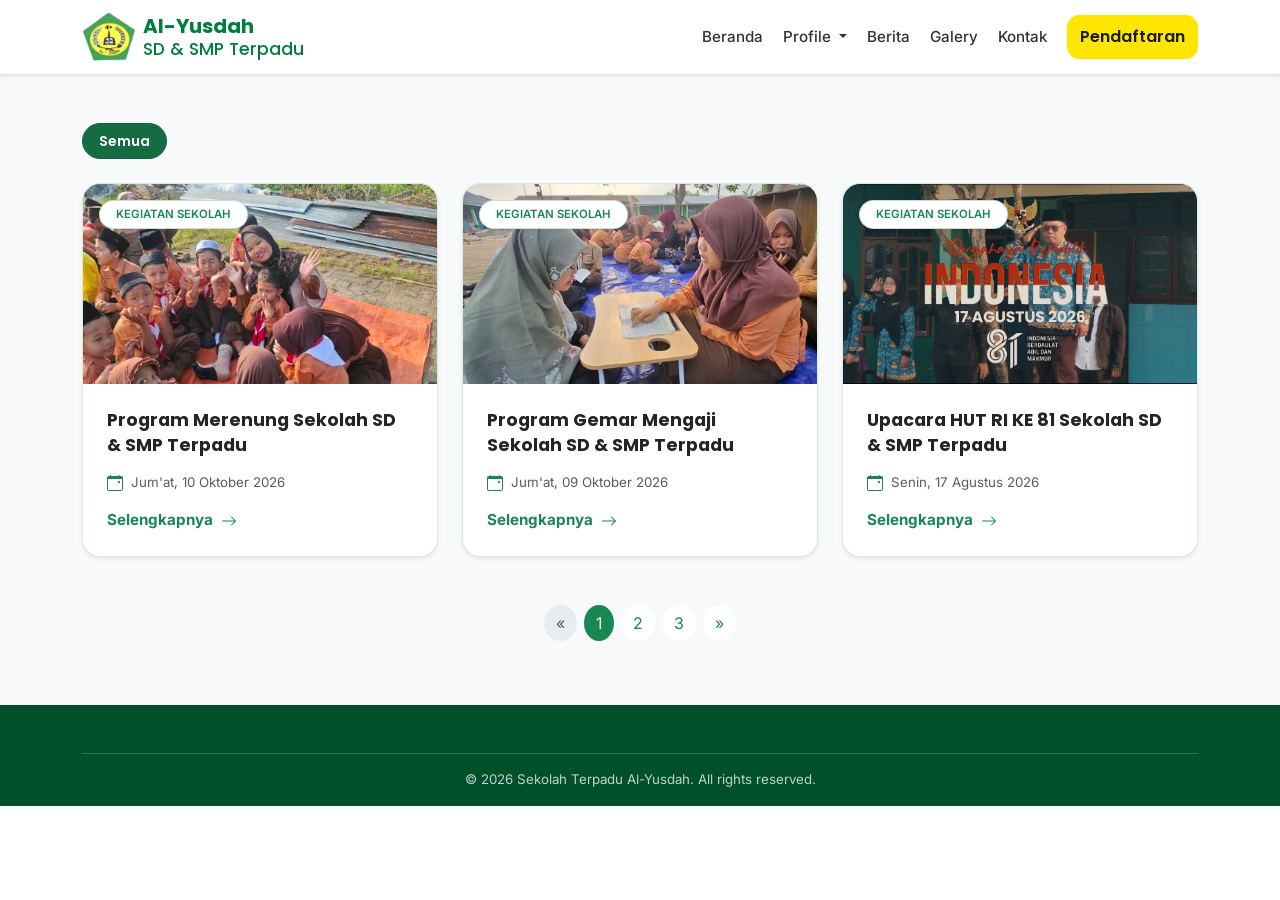
==== berita.html @ a2163733 "Add files via upload" ====
<!DOCTYPE html>
<html lang="id">
<head>
  <meta charset="utf-8">
  <meta name="viewport" content="width=device-width, initial-scale=1, viewport-fit=cover">
  <title>Berita &amp; Kegiatan — SD &amp; SMP Terpadu Al-Yusdah</title>
  <meta name="description" content="Kumpulan berita, pengumuman, dan kegiatan terbaru di SD & SMP Terpadu Al-Yusdah.">
  <meta name="theme-color" content="#007F3C">
  <link rel="icon" href="gambar/favicon.png">

  <!-- Font & Bootstrap 5 -->
  <link rel="preconnect" href="https://fonts.googleapis.com">
  <link rel="preconnect" href="https://fonts.gstatic.com" crossorigin>
  <link href="https://fonts.googleapis.com/css2?family=Inter:wght@400;500;600&family=Poppins:wght@600;700&display=swap" rel="stylesheet">
  <link href="https://cdn.jsdelivr.net/npm/bootstrap@5.3.8/dist/css/bootstrap.min.css" rel="stylesheet">

  <!-- Style Kustom -->
  <link rel="stylesheet" href="css/style.css">
</head>

<body>

  <!-- NAVBAR  -->
  <header class="site-header-static border-bottom shadow-sm">
    <nav class="navbar navbar-expand-lg navbar-custom">
      <div class="container">
        <a class="navbar-brand d-flex align-items-center gap-2 fw-bold" href="index.html">
          <img src="gambar/logo-alyusdah.png" alt="Logo Al-Yusdah" width="53" height="48">
          <span class="lh-sm span-custom">Al-Yusdah<small class="d-block fw-medium brand-sub">SD &amp; SMP Terpadu</small></span>
        </a>

        <button class="navbar-toggler" type="button" data-bs-toggle="collapse" data-bs-target="#navMenu" aria-controls="navMenu" aria-expanded="false" aria-label="Buka menu">
          <span class="navbar-toggler-icon"></span>
        </button>

        <div class="collapse navbar-collapse" id="navMenu">
          <ul class="navbar-nav ms-auto align-items-lg-center gap-lg-1 pt-3 pt-lg-0">
            <li class="nav-item"><a class="nav-link" href="index.html">Beranda</a></li>
            
            <!-- Dropdown Menu Profile -->
            <li class="nav-item dropdown">
              <a class="nav-link dropdown-toggle" href="#" id="profileDropdown" role="button" data-bs-toggle="dropdown" aria-expanded="false">
                Profile
              </a>
              <ul class="dropdown-menu border-0 shadow-sm" aria-labelledby="profileDropdown">
                <li><a class="dropdown-item" href="sambutan.html">Sambutan</a></li>
                <li><a class="dropdown-item" href="profil.html">Profil Sekolah</a></li>
                <li><a class="dropdown-item" href="guru.html">Guru &amp; Staf</a></li>
                <li><a class="dropdown-item" href="#eskul">Ekstrakurikuler</a></li>
              </ul>
            </li>

            <li class="nav-item"><a class="nav-link" href="berita.html">Berita</a></li>
            <li class="nav-item"><a class="nav-link" href="galery.html">Galery</a></li>
            <li class="nav-item"><a class="nav-link" href="kontak.html">Kontak</a></li>
            <li class="nav-item ms-lg-2 mt-2 mt-lg-0 pb-3 pb-lg-0"><a class="btn btn-warning w-100" href="#daftar">Pendaftaran</a></li>
          </ul>
        </div>
      </div>
    </nav>
  </header>

  <!-- ============ HERO HEADER BERITA ============ -->
  <!-- <section class="py-5 bg-success text-white text-center position-relative overflow-hidden">
    <div class="container py-3">
      <h1 class="fw-bold display-5 mb-2">Berita &amp; Kegiatan</h1>
      <p class="lead text-white opacity-75 mb-0">Informasi terbaru seputar kegiatan, prestasi, dan pengumuman sekolah.</p>
    </div>
  </section> -->

  <!-- ============ UTAMA: BERITA ============ -->
  <main class="py-5 bg-light">
    <div class="container">

      <!-- FILTER KATEGORI & PENCARIAN -->
      <div class="d-flex flex-wrap justify-content-between align-items-center gap-3 mb-4">
        <div class="d-flex flex-wrap gap-2">
          <button type="button" class="btn btn-success btn-sm rounded-pill px-3 active">Semua</button>
          <!-- <button type="button" class="btn btn-outline-success btn-sm rounded-pill px-3">Kegiatan</button> -->
          <!-- <button type="button" class="btn btn-outline-success btn-sm rounded-pill px-3">Prestasi</button> -->
          <!-- <button type="button" class="btn btn-outline-success btn-sm rounded-pill px-3">Pengumuman</button> -->
        </div>
      </div>

      <!-- KISI CARD BERITA -->
      <div class="row row-cols-1 row-cols-md-2 row-cols-lg-3 g-4">

       <!-- Card Berita 1 -->
          <div class="col">
            <div class="card card-berita h-100 border-success shadow-sm">
              <div class="position-relative overflow-hidden card-img-wrapper">
                <span class="badge bg-white text-success position-absolute top-0 start-0 m-3 shadow-sm rounded-pill px-3 py-2 fw-semibold border border-success border-opacity-25">
                  KEGIATAN SEKOLAH
                </span>
                <img src="gambar/berita-1.jpeg" class="card-img-top news-img" alt="Gerakan Penghijauan Sekolah" loading="lazy" decoding="async">
              </div>
              <div class="card-body d-flex flex-column p-4">
                <h3 class="h5 fw-bold text-dark mb-3 news-title">
                  Program Merenung Sekolah SD &amp; SMP Terpadu
                </h3>
                <div class="text-muted small mb-3 d-flex align-items-center gap-2">
                  <svg xmlns="http://www.w3.org/2000/svg" width="16" height="16" fill="currentColor" class="bi bi-calendar-event text-success" viewBox="0 0 16 16">
                    <path d="M11 6.5a.5.5 0 0 1 .5-.5h1a.5.5 0 0 1 .5.5v1a.5.5 0 0 1-.5.5h-1a.5.5 0 0 1-.5-.5z"/>
                    <path d="M3.5 0a.5.5 0 0 1 .5.5V1h8V.5a.5.5 0 0 1 1 0V1h1a2 2 0 0 1 2 2v11a2 2 0 0 1-2 2H2a2 2 0 0 1-2-2V3a2 2 0 0 1 2-2h1V.5a.5.5 0 0 1 .5-.5M1 4v10a1 1 0 0 0 1 1h12a1 1 0 0 0 1-1V4z"/>
                  </svg>
                  <span>Jum'at, 10 Oktober 2026</span>
                </div>
                <a href="#" class="text-success text-decoration-none fw-bold mt-auto d-inline-flex align-items-center gap-2 news-link">
                  Selengkapnya 
                  <svg xmlns="http://www.w3.org/2000/svg" width="16" height="16" fill="currentColor" class="bi bi-arrow-right" viewBox="0 0 16 16">
                    <path fill-rule="evenodd" d="M1 8a.5.5 0 0 1 .5-.5h11.793l-3.147-3.146a.5.5 0 0 1 .708-.708l4 4a.5.5 0 0 1 0 .708l-4 4a.5.5 0 0 1-.708-.708L13.293 8.5H1.5A.5.5 0 0 1 1 8"/>
                  </svg>
                </a>
              </div>
            </div>
          </div>

          <!-- Card Berita 2 -->
          <div class="col">
            <div class="card card-berita h-100 border-success shadow-sm">
              <div class="position-relative overflow-hidden card-img-wrapper">
                <span class="badge bg-white text-success position-absolute top-0 start-0 m-3 shadow-sm rounded-pill px-3 py-2 fw-semibold border border-success border-opacity-25">
                  KEGIATAN SEKOLAH
                </span>
                <img src="gambar/berita-3.jpeg" class="card-img-top news-img" alt="Gerakan Penghijauan Sekolah" loading="lazy" decoding="async">
              </div>
              <div class="card-body d-flex flex-column p-4">
                <h3 class="h5 fw-bold text-dark mb-3 news-title">
                  Program Gemar Mengaji Sekolah SD &amp; SMP Terpadu
                </h3>
                <div class="text-muted small mb-3 d-flex align-items-center gap-2">
                  <svg xmlns="http://www.w3.org/2000/svg" width="16" height="16" fill="currentColor" class="bi bi-calendar-event text-success" viewBox="0 0 16 16">
                    <path d="M11 6.5a.5.5 0 0 1 .5-.5h1a.5.5 0 0 1 .5.5v1a.5.5 0 0 1-.5.5h-1a.5.5 0 0 1-.5-.5z"/>
                    <path d="M3.5 0a.5.5 0 0 1 .5.5V1h8V.5a.5.5 0 0 1 1 0V1h1a2 2 0 0 1 2 2v11a2 2 0 0 1-2 2H2a2 2 0 0 1-2-2V3a2 2 0 0 1 2-2h1V.5a.5.5 0 0 1 .5-.5M1 4v10a1 1 0 0 0 1 1h12a1 1 0 0 0 1-1V4z"/>
                  </svg>
                  <span>Jum'at, 09 Oktober 2026</span>
                </div>
                <a href="#" class="text-success text-decoration-none fw-bold mt-auto d-inline-flex align-items-center gap-2 news-link">
                  Selengkapnya 
                  <svg xmlns="http://www.w3.org/2000/svg" width="16" height="16" fill="currentColor" class="bi bi-arrow-right" viewBox="0 0 16 16">
                    <path fill-rule="evenodd" d="M1 8a.5.5 0 0 1 .5-.5h11.793l-3.147-3.146a.5.5 0 0 1 .708-.708l4 4a.5.5 0 0 1 0 .708l-4 4a.5.5 0 0 1-.708-.708L13.293 8.5H1.5A.5.5 0 0 1 1 8"/>
                  </svg>
                </a>
              </div>
            </div>
          </div>

          <!-- Card Berita 3 -->
          <div class="col">
            <div class="card card-berita h-100 border-success shadow-sm">
              <div class="position-relative overflow-hidden card-img-wrapper">
                <span class="badge bg-white text-success position-absolute top-0 start-0 m-3 shadow-sm rounded-pill px-3 py-2 fw-semibold border border-success border-opacity-25">
                  KEGIATAN SEKOLAH
                </span>
                <img src="gambar/berita-2.jpeg" class="card-img-top news-img" alt="Gerakan Penghijauan Sekolah" loading="lazy" decoding="async">
              </div>
              <div class="card-body d-flex flex-column p-4">
                <h3 class="h5 fw-bold text-dark mb-3 news-title">
                  Upacara HUT RI KE 81 Sekolah SD &amp; SMP Terpadu
                </h3>
                <div class="text-muted small mb-3 d-flex align-items-center gap-2">
                  <svg xmlns="http://www.w3.org/2000/svg" width="16" height="16" fill="currentColor" class="bi bi-calendar-event text-success" viewBox="0 0 16 16">
                    <path d="M11 6.5a.5.5 0 0 1 .5-.5h1a.5.5 0 0 1 .5.5v1a.5.5 0 0 1-.5.5h-1a.5.5 0 0 1-.5-.5z"/>
                    <path d="M3.5 0a.5.5 0 0 1 .5.5V1h8V.5a.5.5 0 0 1 1 0V1h1a2 2 0 0 1 2 2v11a2 2 0 0 1-2 2H2a2 2 0 0 1-2-2V3a2 2 0 0 1 2-2h1V.5a.5.5 0 0 1 .5-.5M1 4v10a1 1 0 0 0 1 1h12a1 1 0 0 0 1-1V4z"/>
                  </svg>
                  <span>Senin, 17 Agustus 2026</span>
                </div>
                <a href="#" class="text-success text-decoration-none fw-bold mt-auto d-inline-flex align-items-center gap-2 news-link">
                  Selengkapnya 
                  <svg xmlns="http://www.w3.org/2000/svg" width="16" height="16" fill="currentColor" class="bi bi-arrow-right" viewBox="0 0 16 16">
                    <path fill-rule="evenodd" d="M1 8a.5.5 0 0 1 .5-.5h11.793l-3.147-3.146a.5.5 0 0 1 .708-.708l4 4a.5.5 0 0 1 0 .708l-4 4a.5.5 0 0 1-.708-.708L13.293 8.5H1.5A.5.5 0 0 1 1 8"/>
                  </svg>
                </a>
              </div>
            </div>
          </div>

      </div>

      <!-- PAGINASI HALAMAN -->
      <nav class="mt-5" aria-label="Navigasi berita">
        <ul class="pagination justify-content-center gap-2">
          <li class="page-item disabled"><a class="page-link rounded-circle border-0" href="#">&laquo;</a></li>
          <li class="page-item active"><a class="page-link rounded-circle border-0 bg-success" href="#">1</a></li>
          <li class="page-item"><a class="page-link rounded-circle border-0 text-success" href="#">2</a></li>
          <li class="page-item"><a class="page-link rounded-circle border-0 text-success" href="#">3</a></li>
          <li class="page-item"><a class="page-link rounded-circle border-0 text-success" href="#">&raquo;</a></li>
        </ul>
      </nav>

    </div>
  </main>

  <!-- ============ FOOTER ============ -->
  <footer class="bg-brand-dark text-white pt-5 pb-3">
    <div class="container">
      <div class="border-top border-light border-opacity-25 pt-3 text-center small opacity-75">
        © <span id="year">2026</span> Sekolah Terpadu Al-Yusdah. All rights reserved.
      </div>
    </div>
  </footer>

  <script src="https://cdn.jsdelivr.net/npm/bootstrap@5.3.8/dist/js/bootstrap.bundle.min.js"></script>
  <script src="js/script.js"></script>
</body>
</html>
---- css/style.css ----
/* =====================================================================
   STYLE.CSS : Penyesuaian Elemen & Tema Sekolah Al-Yusdah
   ===================================================================== */

/* ---------- 1. VARIABEL WARNA & TEMA ---------- */
:root {
  --bs-primary: #007F3C;
  --bs-primary-rgb: 0, 127, 60;
  --bs-primary-bg-subtle: #E6F6EC;
  --bs-primary-border-subtle: #B5E3C8;
  --bs-primary-text-emphasis: #00502A;

  --bs-warning: #FFE600;
  --bs-warning-rgb: 255, 230, 0;

  --bs-secondary: #4A5D50;
  --bs-secondary-rgb: 74, 93, 80;

  --bs-link-color: #007F3C;
  --bs-link-color-rgb: 0, 127, 60;
  --bs-link-hover-color: #00502A;
  --bs-link-hover-color-rgb: 0, 80, 42;

  --bs-body-font-family: Inter, system-ui, -apple-system, sans-serif;
  --bs-body-font-size: 0.95rem;
  --bs-body-color: #0F1F15;
  --bs-body-color-rgb: 15, 31, 21;
  --bs-border-color: #D3E8DB;

  --brand-dark: #00502A;
  --mint: #E6F6EC;
  --sage: #B5E3C8;
  --soft: #F3FAF6;
}

/* ---------- 2. PENGATURAN DASAR ---------- */
html {
  scroll-behavior: smooth;
  scroll-padding-top: 80px;
}

body {
  overflow-x: hidden;
}

h1, h2, h3, h4, h5, h6, 
.btn, 
.navbar-brand {
  font-family: Poppins, system-ui, sans-serif;
}

.bg-soft {
  background-color: var(--soft);
}

.bg-brand-dark {
  background-color: var(--brand-dark);
}

.cv-auto {
  content-visibility: auto;
  contain-intrinsic-size: auto 600px;
}

/* Judul Bagian */
.sec-title {
  color: var(--bs-primary);
  font-weight: 700;
  font-size: clamp(1.4rem, 2.5vw, 1.85rem);
  position: relative;
  padding-bottom: 0.85rem;
  margin-bottom: 0.75rem;
}

.sec-title::after {
  content: "";
  position: absolute;
  left: 0;
  bottom: 0;
  width: 48px;
  height: 4px;
  border-radius: 2px;
  background: var(--bs-warning);
}

.text-center .sec-title::after {
  left: 50%;
  transform: translateX(-50%);
}

/* ---------- 3. TOMBOL ---------- */
.btn {
  border-radius: 0.75rem;
  font-weight: 600;
  min-height: 44px;
  display: inline-flex;
  align-items: center;
  justify-content: center;
}

.btn-sm {
  min-height: 36px;
}

.btn-primary {
  --bs-btn-bg: #007F3C;
  --bs-btn-border-color: #007F3C;
  --bs-btn-hover-bg: #00502A;
  --bs-btn-hover-border-color: #00502A;
  --bs-btn-active-bg: #00502A;
  --bs-btn-active-border-color: #00502A;
  --bs-btn-disabled-bg: #007F3C;
  --bs-btn-disabled-border-color: #007F3C;
}

.btn-warning {
  --bs-btn-color: #1A1A00;
  --bs-btn-bg: #FFE600;
  --bs-btn-border-color: #FFE600;
  --bs-btn-hover-color: #1A1A00;
  --bs-btn-hover-bg: #F2D800;
  --bs-btn-hover-border-color: #F2D800;
  --bs-btn-active-color: #1A1A00;
  --bs-btn-active-bg: #E6CC00;
  --bs-btn-active-border-color: #E6CC00;
}

.wa-float {
  --bs-btn-bg: #128C4A;
  --bs-btn-border-color: #128C4A;
  --bs-btn-hover-bg: #0E7A40;
  --bs-btn-hover-border-color: #0E7A40;
  --bs-btn-hover-color: #fff;
  z-index: 1030;
  margin-bottom: max(1rem, env(safe-area-inset-bottom)) !important;
}



/* ---------- 4. HEADER & NAVBAR ---------- */
.site-header {
  position: fixed;
  top: 0;
  left: 0;
  right: 0;
  z-index: 1040;
  transition: background 0.3s, box-shadow 0.3s;
}

.site-header .navbar-brand {
  color: #fff;
  font-size: 1.2rem;
}

.site-header .brand-sub {
  color: #CDEBD8;
  font-size: 0.72rem;
}

.site-header .nav-link {
  color: #fff;
  font-size: 0.9rem;
  font-weight: 500;
  border-radius: 0.5rem;
}

.site-header .nav-link:hover,
.site-header .nav-link.active {
  background: rgba(255, 255, 255, 0.18);
  color: #fff;
}

.site-header .navbar-toggler {
  border-color: rgba(255, 255, 255, 0.55);
}

.site-header .navbar-toggler-icon {
  filter: invert(1);
}

.site-header .navbar-toggler:focus {
  box-shadow: 0 0 0 0.2rem rgba(255, 230, 0, 0.4);
}

/* Header saat di-scroll (Solid White) */
.site-header.solid {
  background: rgba(255, 255, 255, 0.96);
  box-shadow: 0 2px 14px rgba(0, 80, 42, 0.12);
}

.site-header.solid .navbar-brand {
  color: var(--bs-primary);
}

.site-header.solid .brand-sub {
  color: var(--bs-secondary);
}

.site-header.solid .nav-link {
  color: var(--bs-body-color);
}

.site-header.solid .nav-link:hover,
.site-header.solid .nav-link.active {
  background: var(--mint);
  color: var(--bs-primary);
}

.site-header.solid .navbar-toggler {
  border-color: var(--bs-border-color);
}

.site-header.solid .navbar-toggler-icon {
  filter: none;
}

/* Warna saat item dropdown diklik (Active) */
.dropdown-item:active,
.dropdown-item.active {
  background-color: #007F3C !important; /* Ubah dengan warna latar pilihanmu */
  color: #ffffff !important;           /* Ubah warna teksnya */
}

/* Warna saat kursor diarahkan ke item dropdown (Hover) */
.dropdown-item:hover {
  background-color: #e8f5e9 !important; /* Warna latar saat hover */
  color: #007F3C !important;           /* Warna teks saat hover */
}

/* Warna tombol utama dropdown saat sedang terbuka/diklik */
.dropdown-toggle.show {
  color: #007F3C !important;
}

/* ---------- 5. HERO SECTION ---------- */
.hero {
  position: relative;
  overflow: hidden;
  padding: 140px 0 80px;
  min-height: clamp(520px, 80vh, 680px);
  background: linear-gradient(135deg, var(--brand-dark), var(--bs-primary));
  border-bottom-left-radius: 200px;
  margin-bottom: 18px;
}

.hero-bg {
  position: absolute;
  inset: 0;
  z-index: 0;
}

.hero-bg img {
  width: 100%;
  height: 100%;
  object-fit: cover;
  object-position: center 60%;
  display: block;
}

.hero::before {
  content: "";
  position: absolute;
  inset: 0;
  z-index: 1;
  background: linear-gradient(105deg, rgba(0, 80, 42, 0.82) 0%, rgba(0, 127, 60, 0.75) 100%);
}

.hero > .container {
  z-index: 2;
}

.trust-badges {
  color: #C5EBD3;
}

.trust-badges span::before {
  content: "✓ ";
  color: var(--bs-warning);
  font-weight: 700;
}

.floating-badge {
  position: absolute;
  background: #fff;
  color: var(--bs-body-color);
  padding: 8px 16px;
  border-radius: 999px;
  font-weight: 600;
  font-size: 0.82rem;
  box-shadow: 0 8px 20px rgba(0, 0, 0, 0.15);
  animation: melayang 6s ease-in-out infinite;
}

.fb-1 {
  right: 3%;
  top: 22%;
}

.fb-2 {
  right: 12%;
  bottom: 55%;
  animation-delay: -3s;
}

@keyframes melayang {
  0%, 100% {
    transform: translateY(0);
  }
  50% {
    transform: translateY(-12px);
  }
}

@media (max-width: 520px) {
  .hero {
    border-bottom-left-radius: 40px;
  }
}

/* ---------- 6. KOMPONEN LAINNYA ---------- */
/* Marquee */
.marquee {
  overflow: hidden;
  background: var(--mint);
  border-block: 1px solid var(--bs-border-color);
  padding: 0.85rem 0;
  user-select: none;
}

.marquee-track {
  display: flex;
  gap: 1rem;
  width: max-content;
  animation: jalan 30s linear infinite;
  will-change: transform;
}

.marquee span {
  background: #fff;
  color: var(--bs-primary);
  border: 1px solid var(--bs-border-color);
  padding: 6px 18px;
  border-radius: 999px;
  font-weight: 600;
  font-size: 0.88rem;
  white-space: nowrap;
}

@keyframes jalan {
  to {
    transform: translateX(-50%);
  }
}

/* card berita */
/* Styling Kustom Card Berita */
.card-berita {
  border-radius: 18px !important;
  /* Border awal transparan atau abu-abu sangat tipis */
  border: 1.5px solid rgba(0, 127, 60, 0.15) !important; 
  overflow: hidden;
  transition: all 0.3s ease-in-out;
}

/* Border berubah menjadi hijau pekat (warna utama) dan card naik saat kursor diarahkan */
.card-berita:hover {
  border-color: #007F3C !important; 
  transform: translateY(-6px);
  box-shadow: 0 12px 24px rgba(0, 127, 60, 0.15) !important;
}

.card-img-wrapper {
  height: 200px;
}

.news-img {
  width: 100%;
  height: 100%;
  object-fit: cover;
}

.news-title {
  line-height: 1.4;
  font-size: 1.1rem;
}

.news-link {
  transition: gap 0.2s ease;
}

.card-berita:hover .news-link {
  gap: 8px !important;
}


/* Card & Icon */
.card {
  border-radius: 1rem;
}

.card-lift {
  transition: transform 0.25s, box-shadow 0.25s;
}

.card-lift:hover {
  transform: translateY(-4px);
  box-shadow: 0 14px 30px rgba(0, 80, 42, 0.13);
}

.icon-box {
  width: 52px;
  height: 52px;
  border-radius: 0.85rem;
  background: var(--mint);
  display: grid;
  place-items: center;
  font-size: 1.6rem;
}

.thumb {
  height: 140px;
  background: linear-gradient(135deg, var(--mint), var(--sage));
  display: grid;
  place-items: center;
  font-size: 2.8rem;
  overflow: hidden;
}

.thumb img {
  width: 100%;
  height: 100%;
  object-fit: cover;
}

/* Nav Pills */
.nav-pills {
  --bs-nav-link-color: var(--bs-primary);
  --bs-nav-pills-link-active-bg: var(--bs-primary);
  background: var(--mint);
  border-radius: 0.9rem;
  padding: 5px;
  max-width: 460px;
}

.nav-pills .nav-link {
  font-weight: 600;
  border-radius: 0.6rem;
  min-height: 44px;
}

/* Sambutan & Stats */
.sambutan-foto {
  max-width: 420px;
}

@media (min-width: 768px) {
  .sambutan-foto {
    max-width: none;
  }
}

.stats-section {
  background: linear-gradient(120deg, var(--brand-dark), var(--bs-primary));
}

.stat-num {
  font-family: Poppins, sans-serif;
  font-weight: 700;
  font-size: clamp(1.8rem, 3.5vw, 2.5rem);
  color: var(--bs-warning);
}

/* ---------- 7. SCROLLBAR HIJAU GRADASI TEBAL ---------- */
::-webkit-scrollbar {
  width: 18px;
  height: 18px;
}

::-webkit-scrollbar-track {
  background: var(--mint);
}

::-webkit-scrollbar-thumb {
  background: linear-gradient(180deg, #00A651 0%, #007F3C 55%, #00502A 100%);
  border-radius: 999px;
  border: 3px solid var(--mint);
}

::-webkit-scrollbar-thumb:hover {
  background: linear-gradient(180deg, #00C060 0%, #00903F 55%, #006A36 100%);
}






/* file sambutan */
/* =====================================================================
   STYLING DESAIN TIMELINE / JEJAK SEKOLAH
   ===================================================================== */

.span-custom{
  color: #007F3C;
}   

/* Kontainer Utama Timeline */
.timeline-wrapper {
  position: relative;
  max-width: 960px;
  margin: 0 auto;
  padding: 20px 0;
}

/* Garis Tipis Vertikal di Tengah */
.timeline-main-line {
  position: absolute;
  top: 0;
  bottom: 0;
  left: 50%;
  width: 2px;
  background-color: #007F3C; /* Warna garis biru terang */
  transform: translateX(-50%);
}

/* Baris Tiap Item Timeline */
.timeline-row {
  position: relative;
  width: 50%;
  margin-bottom: 40px;
}

.timeline-row.left {
  left: 0;
  padding-right: 45px;
}

.timeline-row.right {
  left: 50%;
  padding-left: 45px;
}

/* Titik Lingkaran di Garis Tengah */
.timeline-dot-icon {
  position: absolute;
  top: 32px;
  width: 18px;
  height: 18px;
  border-radius: 50%;
  background-color: #0f9e52; /* Biru utama */
  border: 3px solid #ffffff;
  box-shadow: 0 0 0 2px #04d867;
  z-index: 2;
}

.timeline-row.left .timeline-dot-icon {
  right: -9px;
}

.timeline-row.right .timeline-dot-icon {
  left: -9px;
}

/* Kotak Kartu Timeline */
.timeline-box {
  background: #ffffff;
  border: 1.5px solid #dbeafe; /* Border biru lembut */
  border-radius: 20px; /* Sudut membulat halus */
  padding: 28px 30px;
  box-shadow: 0 4px 14px rgba(37, 99, 235, 0.03);
  transition: all 0.3s ease;
}

.timeline-box:hover {
  border-color: #04d867;
  box-shadow: 0 8px 24px rgba(37, 99, 235, 0.08);
}

/* Badge Tahun Oval */
.badge-year {
  display: inline-block;
  background-color: #016b32;
  color: #ffffff;
  font-weight: 700;
  font-size: 0.85rem;
  padding: 6px 18px;
  border-radius: 50px;
  margin-bottom: 16px;
}

/* Judul & Deskripsi Teks */
.timeline-title {
  font-size: 1.35rem;
  font-weight: 700;
  color: #0f172a;
  margin-bottom: 12px;
}

.timeline-desc {
  color: #64748b;
  font-size: 0.95rem;
  line-height: 1.6;
  margin-bottom: 0;
}


/* Navbar Tetap/Selalu Muncul untuk Halaman Sub (seperti sambutan.html) */
.site-header-static {
  background-color: #ffffff;
  position: sticky;
  top: 0;
  z-index: 1030;
}

.site-header-static .nav-link {
  color: #333333 !important;
  font-weight: 500;
}

.site-header-static .nav-link:hover,
.site-header-static .nav-link.active {
  color: #007F3C !important; /* Warna hijau khas Al-Yusdah */
}

.site-header-static .navbar-brand {
  color: #111111 !important;
}


/* Responsif untuk Layar Ponsel/HP */
@media (max-width: 767.98px) {
  .timeline-main-line {
    left: 20px;
  }
  .timeline-row {
    width: 100%;
    padding-left: 50px !important;
    padding-right: 0 !important;
  }
  .timeline-row.right {
    left: 0;
  }
  .timeline-row.left .timeline-dot-icon,
  .timeline-row.right .timeline-dot-icon {
    left: 11px;
  }
}





/* Firefox Fallback */
@supports not selector(::-webkit-scrollbar) {
  html {
    scrollbar-color: #007F3C #E6F6EC;
    scrollbar-width: auto;
  }
}

/* Accessibility: Reduced Motion */
@media (prefers-reduced-motion: reduce) {
  *, ::before, ::after {
    animation: none !important;
    transition: none !important;
    scroll-behavior: auto !important;
  }
}

/* lebar layar penuh  */

@media (min-width: 546px) {
  .selamat {
    display: none !important;
  }

}






/* hp file index.html */

@media (max-width: 546px) {

  .hero {
  position: relative;
  overflow: hidden;
  padding: 140px 0 80px;
  min-height: clamp(430px, 80vh, 200px) !important;
  background: linear-gradient(135deg, var(--brand-dark), var(--bs-primary));
  border-bottom-left-radius: 200px;
  margin-bottom: 18px;
}

.hero-bg {
  position: absolute;
  inset: 0;
  z-index: 0;
}

.hero-bg img {
  width: 100%;
  height: 100%;
  object-fit: cover;
  object-position: center 60%;
  display: block;
}

  .hero{
    min-height: clamp(520px, 80vh, 300px);
  }

  .selamat{
    margin-top: -140px;
  }

  .trust-badges{
    margin-top: -25px;
  }

  .karakter {
    display: none !important;
  }
  
  .paragraf{
    display: none !important;
    
  }
  .btn-custom{
    display: none !important;

  }

 /* ---------- EFEK MENGETIK LOOPING (KETIK - DIAN - HILANG) ---------- */
.typing-text {
  color: #F2D800;
  display: inline-block;
  overflow: hidden;
  white-space: nowrap;
  border-right: 3px solid var(--bs-warning); /* Garis kursor ketik */
  vertical-align: bottom;
  width: 0;
  animation: 
    ketikHapus 5s steps(6) infinite, /* Loop terus menerus setiap 5 detik */
    kedip 0.75s step-end infinite;
}

/* Keyframe untuk mengetik, diam sejenak, lalu terhapus */
@keyframes ketikHapus {
  0% { 
    width: 0; 
  }
  30%, 70% { 
    width: 7.7ch; /* Kata "Global" muncul sempurna & diam sejenak */
  }
  100% { 
    width: 0; /* Teks terhapus/hilang kembali */
  }
}

/* Animasi kursor berkedip */
@keyframes kedip {
  from, to { border-color: transparent; }
  50% { border-color: var(--bs-warning); }
}

}






 /* ---------- EFEK MENGETIK LOOPING (KETIK - DIAN - HILANG) ---------- */
.typing-text-1 {
  color: #F2D800;
  display: inline-block;
  overflow: hidden;
  white-space: nowrap;
  border-right: 3px solid var(--bs-warning); /* Garis kursor ketik */
  vertical-align: bottom;
  width: 0;
  animation: 
    ketikHapuss 5s steps(6) infinite, /* Loop terus menerus setiap 5 detik */
    kedip 0.75s step-end infinite;
}

/* Keyframe untuk mengetik, diam sejenak, lalu terhapus */
@keyframes ketikHapuss {
  0% { 
    width: 0; 
  }
  30%, 70% { 
    width: 5.2ch; /* Kata "Global" muncul sempurna & diam sejenak */
  }
  100% { 
    width: 0; /* Teks terhapus/hilang kembali */
  }
}

/* Animasi kursor berkedip */
@keyframes kedip {
  from, to { border-color: transparent; }
  50% { border-color: var(--bs-warning); }
}




/* file guru */
/* =====================================================================
   KONSEP HALAMAN GURU BARU (DESAIN MODERN 3 KOLOM)
   ===================================================================== */

/* Hero Banner */

/* Filter Tab Pills */
.guru-filter-pills .btn-filter {
  border: none;
  color: #475569;
  font-weight: 600;
  font-size: 0.9rem;
  transition: all 0.3s ease;
}

.guru-filter-pills .btn-filter.active,
.guru-filter-pills .btn-filter:hover {
  background-color: #007F3C;
  color: #ffffff;
}

/* Kartu Profil Guru */
.guru-card {
  position: relative;
  background: #ffffff;
  border-radius: 16px;
  padding: 24px 20px;
  height: 100%;
  border: 1px solid #e2e8f0;
  box-shadow: 0 4px 12px rgba(0, 0, 0, 0.03);
  transition: all 0.3s ease;
  overflow: hidden;
}

/* Garis Akses Horizontal Hijau di Atas Kartu */
.guru-card::before {
  content: "";
  position: absolute;
  top: 0;
  left: 0;
  right: 0;
  height: 5px;
  background-color: #007F3C;
}

.guru-card:hover {
  transform: translateY(-6px);
  box-shadow: 0 12px 28px rgba(0, 127, 60, 0.12);
  border-color: #a7f3d0;
}

/* Badge Jenjang */
.guru-badge-tag {
  display: inline-block;
  background-color: #007F3C;
  color: #ffffff;
  font-weight: 700;
  font-size: 0.78rem;
  padding: 4px 12px;
  border-radius: 50px;
  margin-bottom: 14px;
}


/* Container Foto & Hover Overlay */
.guru-img-container {
  position: relative;
  width: 100%;
  height: 230px;
  border-radius: 12px;
  overflow: hidden;
}

.guru-img-container img {
  width: 100%;
  height: 100%;
  object-fit: cover;
  object-position: top center;
  transition: transform 0.4s ease;
}

.guru-card:hover .guru-img-container img {
  transform: scale(1.05);
}

/* Social Overlay saat Hover */
.guru-social-overlay {
  position: absolute;
  inset: 0;
  background: rgba(0, 127, 60, 0.65);
  display: flex;
  align-items: center;
  justify-content: center;
  gap: 12px;
  opacity: 0;
  transition: opacity 0.3s ease;
}

.guru-card:hover .guru-social-overlay {
  opacity: 1;
}

.social-icon {
  width: 40px;
  height: 40px;
  background: #ffffff;
  color: #007F3C;
  border-radius: 50%;
  display: flex;
  align-items: center;
  justify-content: center;
  text-decoration: none;
  font-size: 1.1rem;
  transition: transform 0.2s ease;
}

.social-icon:hover {
  transform: scale(1.15);
  color: #005c2b;
}

/* Typography Kartu */
.guru-name {
  font-size: 1.2rem;
  font-weight: 700;
  color: #0f172a;
}

.guru-desc {
  color: #64748b;
  font-size: 0.88rem;
  line-height: 1.5;
  margin-bottom: 0;
}
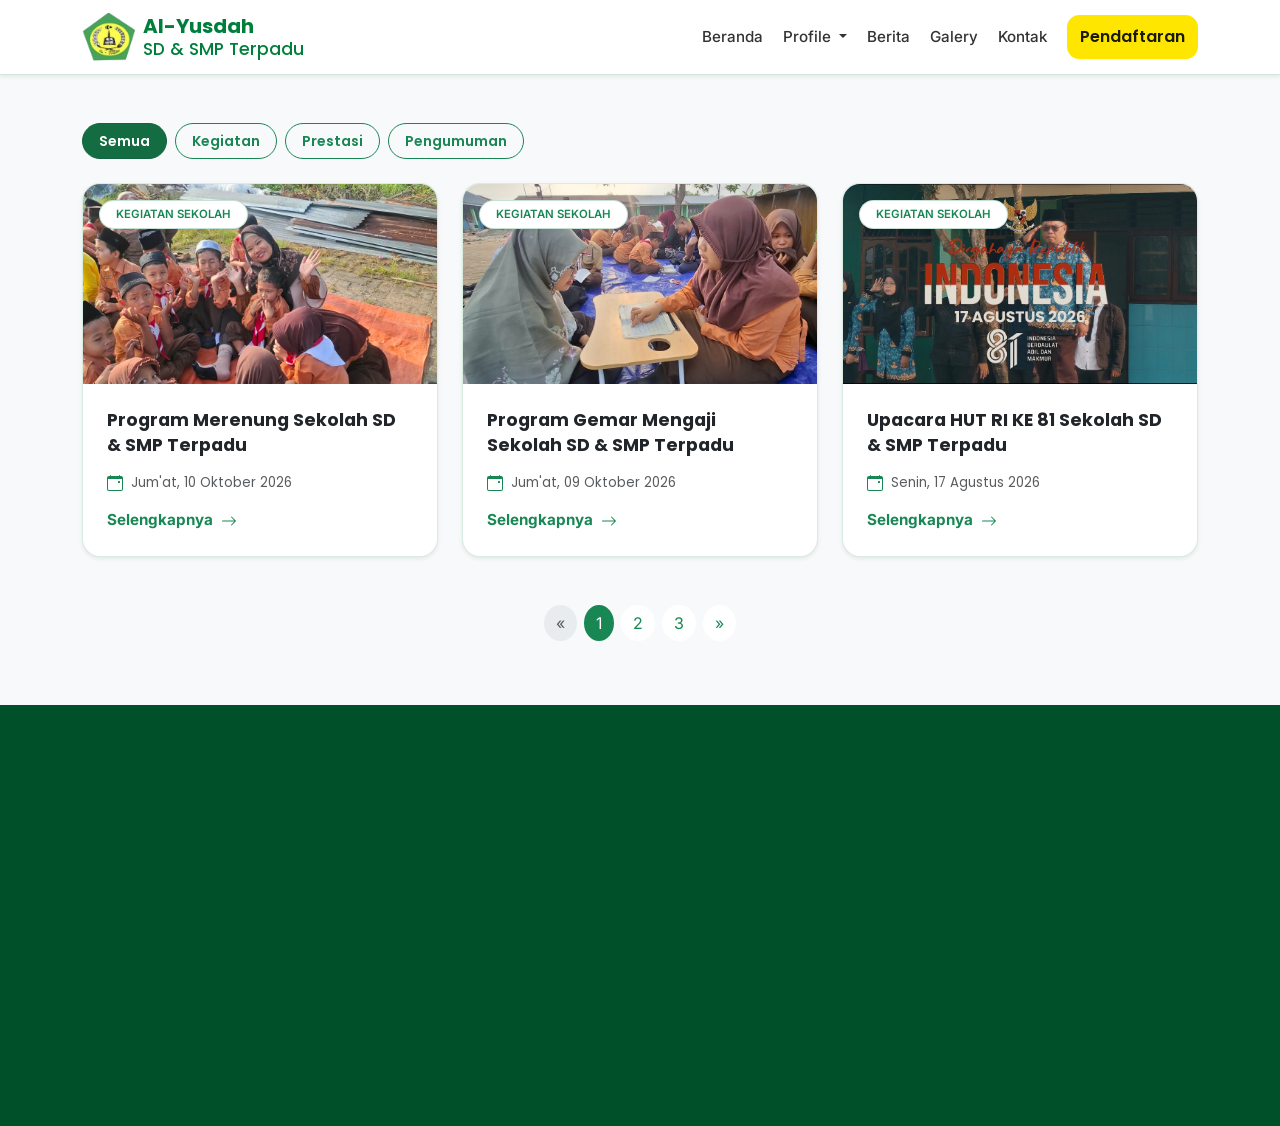
==== commit 9e278131: "Add files via upload" ====
--- a/berita.html
+++ b/berita.html
@@ -1,20 +1,45 @@
 <!DOCTYPE html>
 <html lang="id">
 <head>
+
+  <!-- Canonical Link -->
+  <link rel="canonical" href="https://alyusdah.sch.id/">
+  <link rel="icon" href="gambar/logo-alyusdah.png">
+
+  <!-- Meta Open Graph (Agar tampilan bagus saat link dibagikan di WA/FB/Sosmed) -->
+  <meta property="og:type" content="website">
+  <meta property="og:url" content="https://alyusdah.sch.id/">
+  <meta property="og:title" content="alyusdah">
+  <meta property="og:description" content="Website Resmi Sekolah SD & SMP Terpadu Al-Yusdah - Membentuk Generasi Berkarakter, Cerdas, dan Berwawasan Global.">
+  <meta property="og:image" content="https://alyusdah.sch.id/gambar/secion-hero.jpeg">
+  
   <meta charset="utf-8">
   <meta name="viewport" content="width=device-width, initial-scale=1, viewport-fit=cover">
-  <title>Berita &amp; Kegiatan — SD &amp; SMP Terpadu Al-Yusdah</title>
-  <meta name="description" content="Kumpulan berita, pengumuman, dan kegiatan terbaru di SD & SMP Terpadu Al-Yusdah.">
+  <title>Al-Yusdah — SD & SMP Terpadu</title>
+  <meta name="description" content="Website Resmi Sekolah SD & SMP Terpadu Al-Yusdah - Membentuk Generasi Berkarakter, Cerdas, dan Berwawasan Global.">
   <meta name="theme-color" content="#007F3C">
   <link rel="icon" href="gambar/favicon.png">
 
-  <!-- Font & Bootstrap 5 -->
+  <!-- Sambungkan lebih awal ke server font & Bootstrap -->
+  <link rel="preconnect" href="https://cdn.jsdelivr.net" crossorigin>
   <link rel="preconnect" href="https://fonts.googleapis.com">
   <link rel="preconnect" href="https://fonts.gstatic.com" crossorigin>
-  <link href="https://fonts.googleapis.com/css2?family=Inter:wght@400;500;600&family=Poppins:wght@600;700&display=swap" rel="stylesheet">
-  <link href="https://cdn.jsdelivr.net/npm/bootstrap@5.3.8/dist/css/bootstrap.min.css" rel="stylesheet">
-
-  <!-- Style Kustom -->
+
+  <!-- Foto hero dimuat paling awal -->
+  <link rel="preload" as="image" type="image/webp" fetchpriority="high"
+        imagesrcset="gambar/hero-800.webp 800w, gambar/hero-1280.wep 1280w, gambar/hero-1920.webp 1920w" imagesizes="100vw">
+
+  <!-- Font -->
+  <link rel="preload" as="style" href="https://fonts.googleapis.com/css2?family=Inter:wght@400;500;600&family=Poppins:wght@600;700&display=swap" onload="this.onload=null;this.rel='stylesheet'">
+  <noscript><link rel="stylesheet" href="https://fonts.googleapis.com/css2?family=Inter:wght@400;500;600&family=Poppins:wght@600;700&display=swap"></noscript>
+
+  <!-- FontAwesome untuk Ikon Unit Pendidikan -->
+  <link rel="stylesheet" href="https://cdnjs.cloudflare.com/ajax/libs/font-awesome/6.4.0/css/all.min.css">
+
+  <!-- Bootstrap 5 -->
+  <link href="https://cdn.jsdelivr.net/npm/bootstrap@5.3.8/dist/css/bootstrap.min.css" rel="stylesheet" integrity="sha384-sRIl4kxILFvY47J16cr9ZwB07vP4J8+LH7qKQnuqkuIAvNWLzeN8tE5YBujZqJLB" crossorigin="anonymous">
+
+  <!-- Style kustom -->
   <link rel="stylesheet" href="css/style.css">
 </head>
 
@@ -76,9 +101,9 @@
       <div class="d-flex flex-wrap justify-content-between align-items-center gap-3 mb-4">
         <div class="d-flex flex-wrap gap-2">
           <button type="button" class="btn btn-success btn-sm rounded-pill px-3 active">Semua</button>
-          <!-- <button type="button" class="btn btn-outline-success btn-sm rounded-pill px-3">Kegiatan</button> -->
-          <!-- <button type="button" class="btn btn-outline-success btn-sm rounded-pill px-3">Prestasi</button> -->
-          <!-- <button type="button" class="btn btn-outline-success btn-sm rounded-pill px-3">Pengumuman</button> -->
+          <button type="button" class="btn btn-outline-success btn-sm rounded-pill px-3">Kegiatan</button>
+          <button type="button" class="btn btn-outline-success btn-sm rounded-pill px-3">Prestasi</button>
+          <button type="button" class="btn btn-outline-success btn-sm rounded-pill px-3">Pengumuman</button>
         </div>
       </div>
 
@@ -192,8 +217,50 @@
   </main>
 
   <!-- ============ FOOTER ============ -->
-  <footer class="bg-brand-dark text-white pt-5 pb-3">
+  <footer id="kontak" class="bg-brand-dark text-white pt-5 pb-3 cv-auto">
     <div class="container">
+      <div class="row g-4 mb-4">
+
+        <div class="col-12 col-lg-5">
+          <h3 class="h6 text-warning mb-3">Lokasi Sekolah</h3>
+          <div class="bg-soft text-body rounded-3 p-2">
+            
+            <!-- Peta Langsung Nampak (Embedded Google Maps) -->
+            <div class="ratio ratio-16x9 rounded-3 overflow-hidden shadow-sm">
+              <iframe 
+                src="https://www.google.com/maps/embed?pb=!1m18!1m12!1m3!1d3981.9!2d98.8161!3d3.6134!2m3!1f0!2f0!3f0!3m2!1i1024!2i768!4f13.1!3m3!1m2!1s0x0%3A0x0!2zM8KwMzYnNDguMCJOIDk4wrA0OCc1OC4wIkU!5e0!3m2!1sid!2sid!4v1600000000000!5m2!1sid!2sid" 
+                style="border:0;" 
+                allowfullscreen="" 
+                loading="lazy" 
+                referrerpolicy="no-referrer-when-downgrade"
+                title="Lokasi SD & SMP Terpadu Al-Yusdah">
+              </iframe>
+            </div>
+          </div>
+        </div>
+
+        <div class="col-12 col-sm-6 col-lg-3 ms-3">
+          <h3 class="h6 text-warning mb-3">Menu</h3>
+            <p class="mb-1"><a href="#beranda" class="text-white text-decoration-none opacity-75">Beranda</a></p>
+            <p class="mb-1"><a href="#profil-sekolah" class="text-white text-decoration-none opacity-75">Profil Sekolah</a></p>
+            <p class="mb-1"><a href="#berita" class="text-white text-decoration-none opacity-75">Berita</a></p>
+            <p class="mb-1"><a href="#galery" class="text-white text-decoration-none opacity-75">Galery</a></p>
+            <p class="mb-1"><a href="#kontak" class="text-white text-decoration-none opacity-75">Kontak</a></p>
+        </div>
+
+        <div class="col-12 col-sm-6 col-lg-3">
+          <h3 class="h6 text-warning mb-3">Kontak &amp; Operasional</h3>
+          <p class="small mb-2"><strong>Email:</strong> yayasan.alyusdah99@gmail.com</p>
+          <p class="small mb-2"><strong>Telepon:</strong> (061) 0000-000</p>
+          <p class="small mb-4"><strong>Jam Kerja:</strong> Senin – Jumat (07.30 – 14.30 WIB)</p>
+          <h3 class="h6 text-warning mb-3">Media Sosial</h3>
+          <div class="d-flex gap-2">
+            <a class="btn btn-outline-light btn-sm" href="#">Instagram</a>
+            <a class="btn btn-outline-light btn-sm" href="#">YouTube</a>
+          </div>
+        </div>
+
+      </div>
       <div class="border-top border-light border-opacity-25 pt-3 text-center small opacity-75">
         © <span id="year">2026</span> Sekolah Terpadu Al-Yusdah. All rights reserved.
       </div>
--- a/css/style.css
+++ b/css/style.css
@@ -41,12 +41,19 @@
 
 body {
   overflow-x: hidden;
-}
-
-h1, h2, h3, h4, h5, h6, 
+  background-color: #F9F9F4 !important;
+  
+}
+
+h1, h2, h3, h4, h5, h6, .text-muted, 
 .btn, 
 .navbar-brand {
-  font-family: Poppins, system-ui, sans-serif;
+  font-family: 'Poppins', sans-serif !important;
+}
+
+
+.text-custom{
+  color: #C89B3C;
 }
 
 .bg-soft {
@@ -237,7 +244,7 @@
   position: relative;
   overflow: hidden;
   padding: 140px 0 80px;
-  min-height: clamp(520px, 80vh, 680px);
+  min-height: clamp(520px, 100vh, 680px);
   background: linear-gradient(135deg, var(--brand-dark), var(--bs-primary));
   border-bottom-left-radius: 200px;
   margin-bottom: 18px;
@@ -317,40 +324,58 @@
   }
 }
 
-/* ---------- 6. KOMPONEN LAINNYA ---------- */
-/* Marquee */
-.marquee {
-  overflow: hidden;
-  background: var(--mint);
-  border-block: 1px solid var(--bs-border-color);
-  padding: 0.85rem 0;
-  user-select: none;
-}
-
-.marquee-track {
-  display: flex;
-  gap: 1rem;
-  width: max-content;
-  animation: jalan 30s linear infinite;
-  will-change: transform;
-}
-
-.marquee span {
-  background: #fff;
-  color: var(--bs-primary);
-  border: 1px solid var(--bs-border-color);
-  padding: 6px 18px;
-  border-radius: 999px;
-  font-weight: 600;
-  font-size: 0.88rem;
-  white-space: nowrap;
-}
-
-@keyframes jalan {
-  to {
-    transform: translateX(-50%);
-  }
-}
+
+
+/* Styling Kustom Kartu Unit Pendidikan */
+    .unit-card {
+      border: none;
+      border-radius: 20px;
+      transition: transform 0.3s ease, box-shadow 0.3s ease;
+      cursor: pointer;
+    }
+
+    .unit-card:hover {
+      transform: translateY(-8px);
+      box-shadow: 0 12px 25px rgba(0, 0, 0, 0.15) !important;
+    }
+
+    /* Kartu SD (Emas / Warm Gold) */
+    .card-sd {
+      background-color: #C89B3C;
+      color: #FFFFFF;
+    }
+
+    /* Kartu SMP (Hijau Islami / Emerald) */
+    .card-smp {
+      background-color: #0D6843;
+      color: #FFFFFF;
+    }
+
+    /* Lingkaran Ikon Putih */
+    .icon-circle {
+      width: 75px;
+      height: 75px;
+      background-color: #FFFFFF;
+      border-radius: 50%;
+      display: flex;
+      align-items: center;
+      justify-content: center;
+      margin: 0 auto;
+    }
+
+    .icon-circle i {
+      font-size: 32px;
+    }
+
+    .card-sd .icon-circle i {
+      color: #C89B3C;
+    }
+
+    .card-smp .icon-circle i {
+      color: #0D6843;
+    }
+
+
 
 /* card berita */
 /* Styling Kustom Card Berita */
@@ -461,6 +486,8 @@
 
 .stats-section {
   background: linear-gradient(120deg, var(--brand-dark), var(--bs-primary));
+  margin: 20px;
+  border-radius: 25px;
 }
 
 .stat-num {
@@ -644,6 +671,7 @@
   .timeline-row.right .timeline-dot-icon {
     left: 11px;
   }
+  
 }
 
 
@@ -691,7 +719,7 @@
   padding: 140px 0 80px;
   min-height: clamp(430px, 80vh, 200px) !important;
   background: linear-gradient(135deg, var(--brand-dark), var(--bs-primary));
-  border-bottom-left-radius: 200px;
+  border-bottom-left-radius: 100px;
   margin-bottom: 18px;
 }
 
